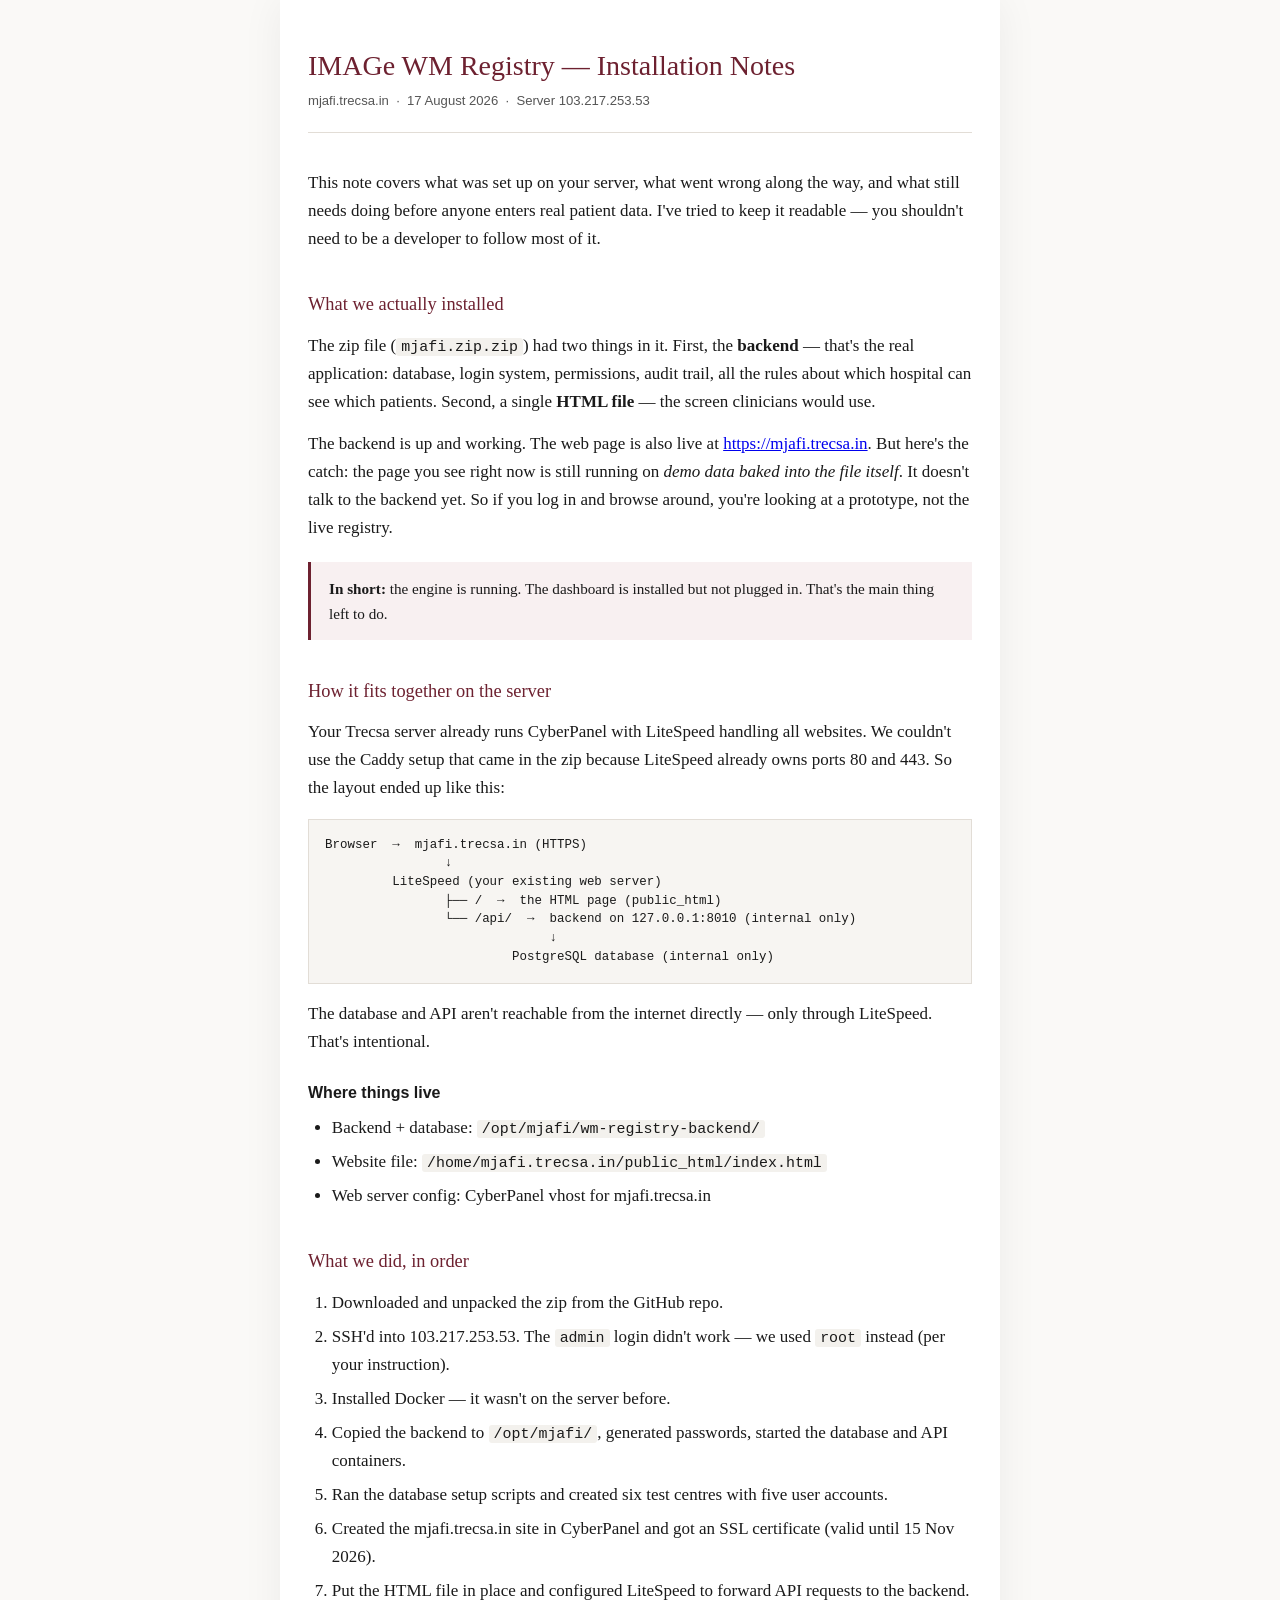
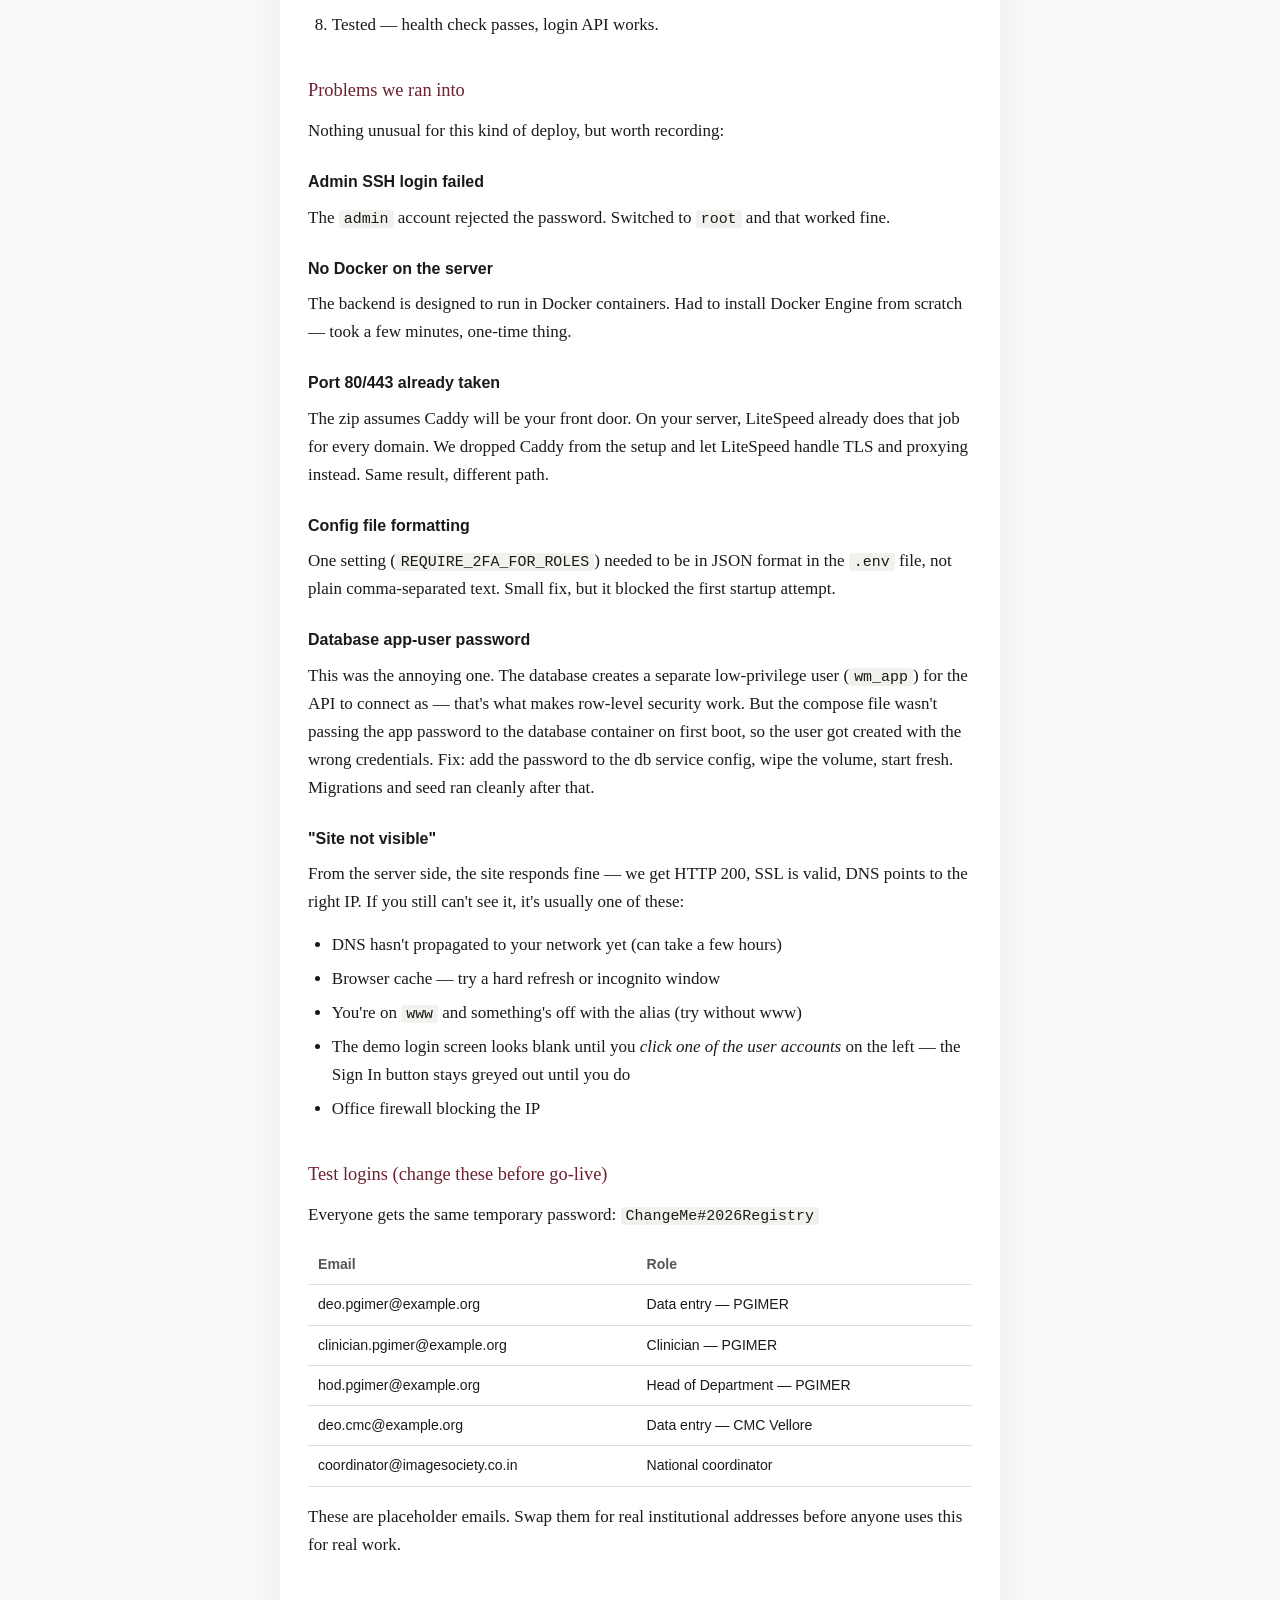
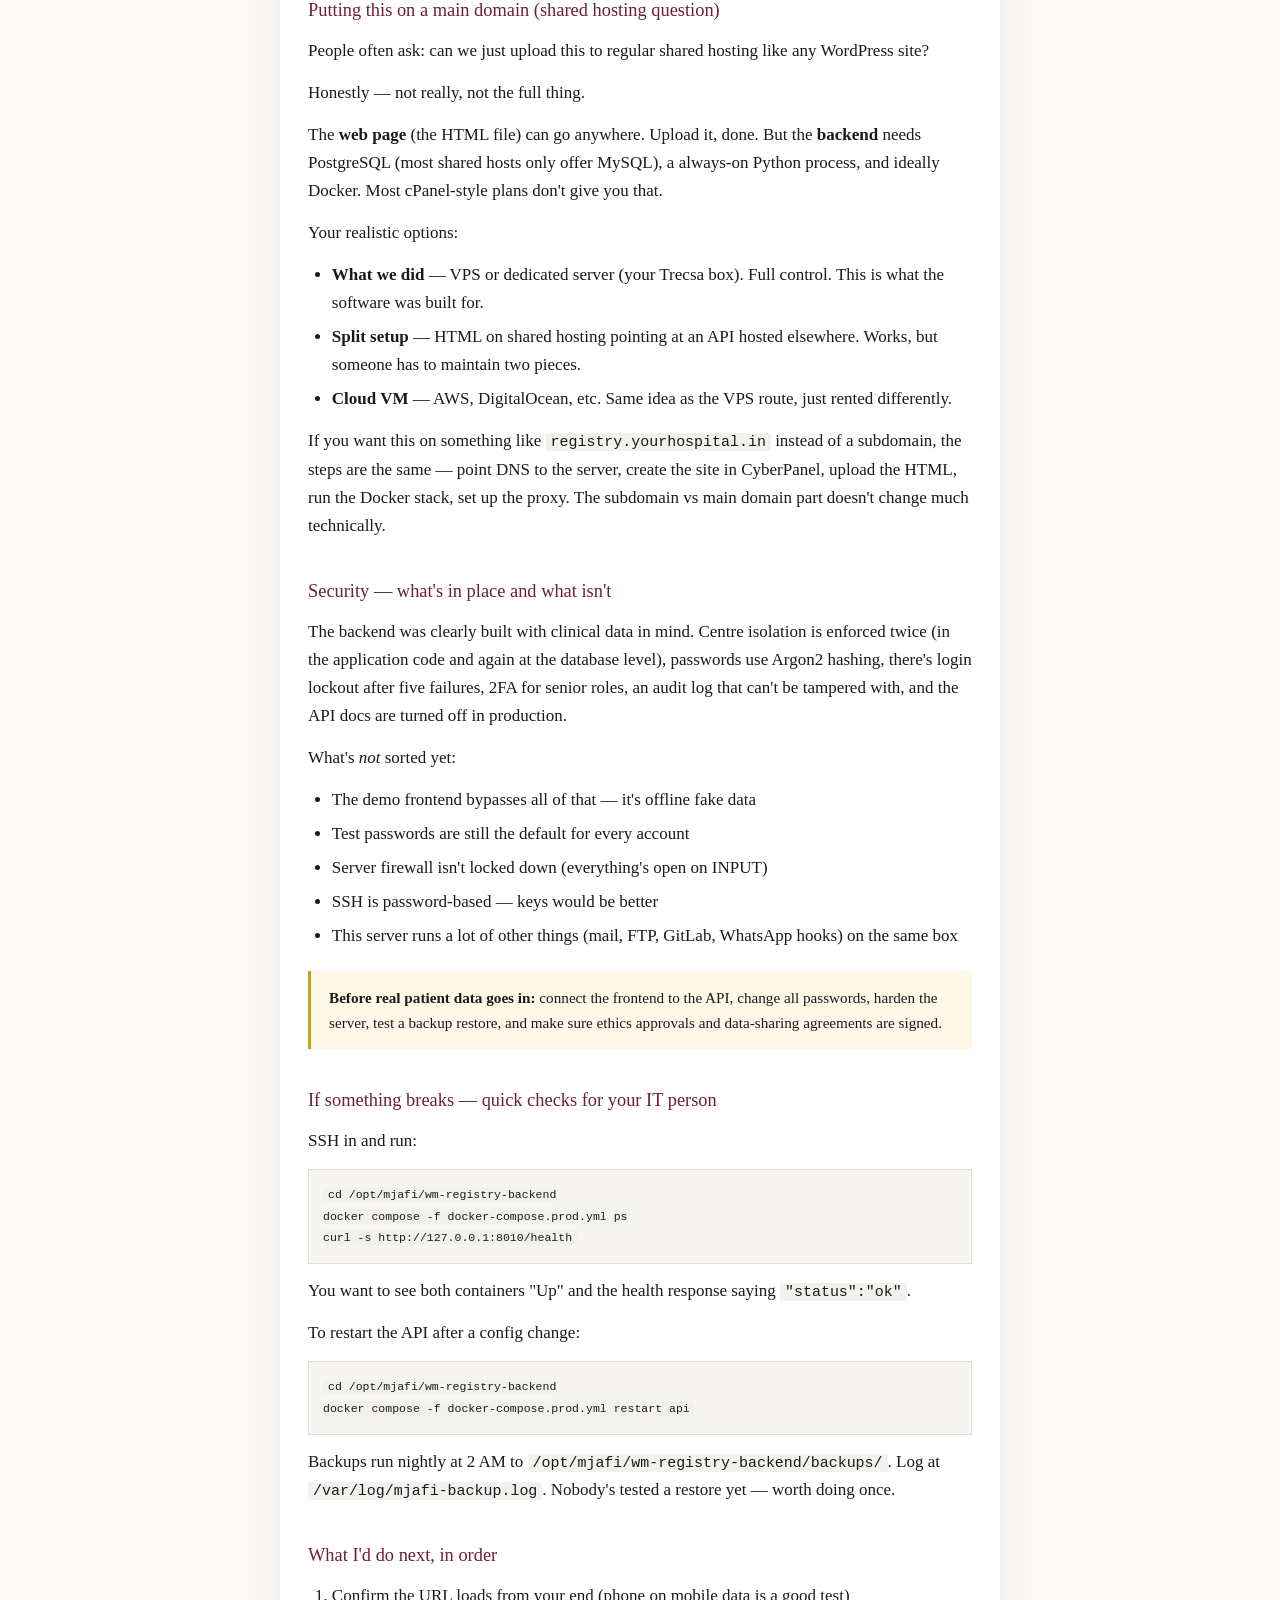
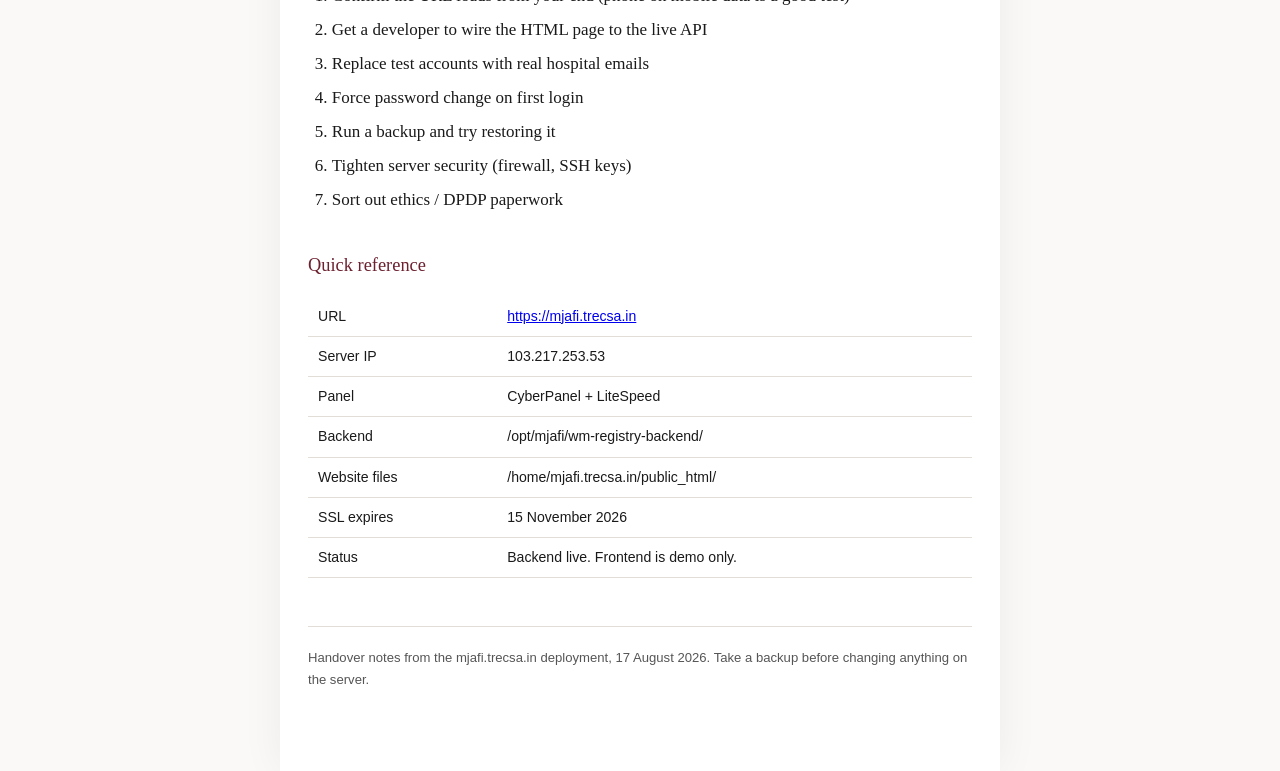
==== mjafi-installation-guide.html @ 451d3ca8 "Add human-readable HTML installation guide for mjafi.trecsa.in Co-authored-by: Rewarth Govindwar <re" ====
<!DOCTYPE html>
<html lang="en">
<head>
<meta charset="utf-8">
<meta name="viewport" content="width=device-width, initial-scale=1">
<title>IMAGe WM Registry — Installation Notes (mjafi.trecsa.in)</title>
<style>
  :root {
    --ink: #1a1a1a;
    --muted: #555;
    --accent: #6d2130;
    --accent-light: #f8f0f1;
    --border: #e2ddd6;
    --bg: #faf9f7;
  }
  * { box-sizing: border-box; }
  body {
    font-family: Georgia, "Times New Roman", serif;
    font-size: 17px;
    line-height: 1.65;
    color: var(--ink);
    background: var(--bg);
    margin: 0;
    padding: 0;
  }
  .wrap {
    max-width: 720px;
    margin: 0 auto;
    padding: 48px 28px 80px;
    background: #fff;
    min-height: 100vh;
    box-shadow: 0 0 40px rgba(0,0,0,.06);
  }
  h1 {
    font-size: 1.75rem;
    font-weight: normal;
    line-height: 1.3;
    margin: 0 0 6px;
    color: var(--accent);
  }
  .meta {
    font-family: -apple-system, BlinkMacSystemFont, "Segoe UI", sans-serif;
    font-size: 0.82rem;
    color: var(--muted);
    margin-bottom: 36px;
    padding-bottom: 20px;
    border-bottom: 1px solid var(--border);
  }
  h2 {
    font-size: 1.15rem;
    font-weight: normal;
    margin: 36px 0 12px;
    color: var(--accent);
  }
  h3 {
    font-size: 1rem;
    font-weight: bold;
    margin: 24px 0 8px;
    font-family: -apple-system, BlinkMacSystemFont, "Segoe UI", sans-serif;
  }
  p { margin: 0 0 14px; }
  ul, ol { margin: 0 0 14px; padding-left: 1.4em; }
  li { margin-bottom: 6px; }
  .callout {
    background: var(--accent-light);
    border-left: 3px solid var(--accent);
    padding: 14px 18px;
    margin: 20px 0;
    font-size: 0.95rem;
  }
  .warn {
    background: #fff8e6;
    border-left: 3px solid #c9a227;
    padding: 14px 18px;
    margin: 20px 0;
    font-size: 0.95rem;
  }
  code, .mono {
    font-family: "SF Mono", Consolas, monospace;
    font-size: 0.88em;
    background: #f3f1ed;
    padding: 1px 5px;
    border-radius: 3px;
  }
  table {
    width: 100%;
    border-collapse: collapse;
    font-family: -apple-system, BlinkMacSystemFont, "Segoe UI", sans-serif;
    font-size: 0.88rem;
    margin: 16px 0;
  }
  th, td {
    text-align: left;
    padding: 8px 10px;
    border-bottom: 1px solid var(--border);
    vertical-align: top;
  }
  th { font-weight: 600; color: var(--muted); }
  .diagram {
    font-family: "SF Mono", Consolas, monospace;
    font-size: 0.78rem;
    background: #f7f5f2;
    padding: 16px;
    margin: 16px 0;
    line-height: 1.5;
    overflow-x: auto;
    white-space: pre;
    border: 1px solid var(--border);
  }
  .footer {
    margin-top: 48px;
    padding-top: 20px;
    border-top: 1px solid var(--border);
    font-size: 0.82rem;
    color: var(--muted);
    font-family: -apple-system, BlinkMacSystemFont, "Segoe UI", sans-serif;
  }
  @media print {
    body { background: #fff; }
    .wrap { box-shadow: none; padding: 20px; }
  }
</style>
</head>
<body>
<div class="wrap">

<h1>IMAGe WM Registry — Installation Notes</h1>
<p class="meta">
  mjafi.trecsa.in &nbsp;·&nbsp; 17 August 2026 &nbsp;·&nbsp; Server 103.217.253.53
</p>

<p>
  This note covers what was set up on your server, what went wrong along the way,
  and what still needs doing before anyone enters real patient data. I've tried to
  keep it readable — you shouldn't need to be a developer to follow most of it.
</p>

<h2>What we actually installed</h2>

<p>
  The zip file (<code>mjafi.zip.zip</code>) had two things in it. First, the
  <strong>backend</strong> — that's the real application: database, login system,
  permissions, audit trail, all the rules about which hospital can see which patients.
  Second, a single <strong>HTML file</strong> — the screen clinicians would use.
</p>

<p>
  The backend is up and working. The web page is also live at
  <a href="https://mjafi.trecsa.in">https://mjafi.trecsa.in</a>. But here's the
  catch: the page you see right now is still running on <em>demo data baked into
  the file itself</em>. It doesn't talk to the backend yet. So if you log in and
  browse around, you're looking at a prototype, not the live registry.
</p>

<div class="callout">
  <strong>In short:</strong> the engine is running. The dashboard is installed
  but not plugged in. That's the main thing left to do.
</div>

<h2>How it fits together on the server</h2>

<p>Your Trecsa server already runs CyberPanel with LiteSpeed handling all websites.
We couldn't use the Caddy setup that came in the zip because LiteSpeed already owns
ports 80 and 443. So the layout ended up like this:</p>

<div class="diagram">Browser  →  mjafi.trecsa.in (HTTPS)
                ↓
         LiteSpeed (your existing web server)
                ├── /  →  the HTML page (public_html)
                └── /api/  →  backend on 127.0.0.1:8010 (internal only)
                              ↓
                         PostgreSQL database (internal only)</div>

<p>
  The database and API aren't reachable from the internet directly — only through
  LiteSpeed. That's intentional.
</p>

<h3>Where things live</h3>
<ul>
  <li>Backend + database: <code>/opt/mjafi/wm-registry-backend/</code></li>
  <li>Website file: <code>/home/mjafi.trecsa.in/public_html/index.html</code></li>
  <li>Web server config: CyberPanel vhost for mjafi.trecsa.in</li>
</ul>

<h2>What we did, in order</h2>

<ol>
  <li>Downloaded and unpacked the zip from the GitHub repo.</li>
  <li>SSH'd into 103.217.253.53. The <code>admin</code> login didn't work — we used <code>root</code> instead (per your instruction).</li>
  <li>Installed Docker — it wasn't on the server before.</li>
  <li>Copied the backend to <code>/opt/mjafi/</code>, generated passwords, started the database and API containers.</li>
  <li>Ran the database setup scripts and created six test centres with five user accounts.</li>
  <li>Created the mjafi.trecsa.in site in CyberPanel and got an SSL certificate (valid until 15 Nov 2026).</li>
  <li>Put the HTML file in place and configured LiteSpeed to forward API requests to the backend.</li>
  <li>Tested — health check passes, login API works.</li>
</ol>

<h2>Problems we ran into</h2>

<p>Nothing unusual for this kind of deploy, but worth recording:</p>

<h3>Admin SSH login failed</h3>
<p>The <code>admin</code> account rejected the password. Switched to <code>root</code> and that worked fine.</p>

<h3>No Docker on the server</h3>
<p>The backend is designed to run in Docker containers. Had to install Docker Engine from scratch — took a few minutes, one-time thing.</p>

<h3>Port 80/443 already taken</h3>
<p>The zip assumes Caddy will be your front door. On your server, LiteSpeed already does that job for every domain. We dropped Caddy from the setup and let LiteSpeed handle TLS and proxying instead. Same result, different path.</p>

<h3>Config file formatting</h3>
<p>One setting (<code>REQUIRE_2FA_FOR_ROLES</code>) needed to be in JSON format in the <code>.env</code> file, not plain comma-separated text. Small fix, but it blocked the first startup attempt.</p>

<h3>Database app-user password</h3>
<p>This was the annoying one. The database creates a separate low-privilege user (<code>wm_app</code>) for the API to connect as — that's what makes row-level security work. But the compose file wasn't passing the app password to the database container on first boot, so the user got created with the wrong credentials. Fix: add the password to the db service config, wipe the volume, start fresh. Migrations and seed ran cleanly after that.</p>

<h3>"Site not visible"</h3>
<p>From the server side, the site responds fine — we get HTTP 200, SSL is valid, DNS points to the right IP. If you still can't see it, it's usually one of these:</p>
<ul>
  <li>DNS hasn't propagated to your network yet (can take a few hours)</li>
  <li>Browser cache — try a hard refresh or incognito window</li>
  <li>You're on <code>www</code> and something's off with the alias (try without www)</li>
  <li>The demo login screen looks blank until you <em>click one of the user accounts</em> on the left — the Sign In button stays greyed out until you do</li>
  <li>Office firewall blocking the IP</li>
</ul>

<h2>Test logins (change these before go-live)</h2>

<p>Everyone gets the same temporary password: <code>ChangeMe#2026Registry</code></p>

<table>
  <tr><th>Email</th><th>Role</th></tr>
  <tr><td>deo.pgimer@example.org</td><td>Data entry — PGIMER</td></tr>
  <tr><td>clinician.pgimer@example.org</td><td>Clinician — PGIMER</td></tr>
  <tr><td>hod.pgimer@example.org</td><td>Head of Department — PGIMER</td></tr>
  <tr><td>deo.cmc@example.org</td><td>Data entry — CMC Vellore</td></tr>
  <tr><td>coordinator@imagesociety.co.in</td><td>National coordinator</td></tr>
</table>

<p>These are placeholder emails. Swap them for real institutional addresses before anyone uses this for real work.</p>

<h2>Putting this on a main domain (shared hosting question)</h2>

<p>People often ask: can we just upload this to regular shared hosting like any WordPress site?</p>

<p>Honestly — not really, not the full thing.</p>

<p>The <strong>web page</strong> (the HTML file) can go anywhere. Upload it, done. But the <strong>backend</strong> needs PostgreSQL (most shared hosts only offer MySQL), a always-on Python process, and ideally Docker. Most cPanel-style plans don't give you that.</p>

<p>Your realistic options:</p>

<ul>
  <li><strong>What we did</strong> — VPS or dedicated server (your Trecsa box). Full control. This is what the software was built for.</li>
  <li><strong>Split setup</strong> — HTML on shared hosting pointing at an API hosted elsewhere. Works, but someone has to maintain two pieces.</li>
  <li><strong>Cloud VM</strong> — AWS, DigitalOcean, etc. Same idea as the VPS route, just rented differently.</li>
</ul>

<p>If you want this on something like <code>registry.yourhospital.in</code> instead of a subdomain, the steps are the same — point DNS to the server, create the site in CyberPanel, upload the HTML, run the Docker stack, set up the proxy. The subdomain vs main domain part doesn't change much technically.</p>

<h2>Security — what's in place and what isn't</h2>

<p>The backend was clearly built with clinical data in mind. Centre isolation is enforced twice (in the application code and again at the database level), passwords use Argon2 hashing, there's login lockout after five failures, 2FA for senior roles, an audit log that can't be tampered with, and the API docs are turned off in production.</p>

<p>What's <em>not</em> sorted yet:</p>

<ul>
  <li>The demo frontend bypasses all of that — it's offline fake data</li>
  <li>Test passwords are still the default for every account</li>
  <li>Server firewall isn't locked down (everything's open on INPUT)</li>
  <li>SSH is password-based — keys would be better</li>
  <li>This server runs a lot of other things (mail, FTP, GitLab, WhatsApp hooks) on the same box</li>
</ul>

<div class="warn">
  <strong>Before real patient data goes in:</strong> connect the frontend to the API,
  change all passwords, harden the server, test a backup restore, and make sure
  ethics approvals and data-sharing agreements are signed.
</div>

<h2>If something breaks — quick checks for your IT person</h2>

<p>SSH in and run:</p>

<pre style="background:#f7f5f2;padding:14px;font-size:0.82rem;overflow-x:auto;border:1px solid #e2ddd6;"><code>cd /opt/mjafi/wm-registry-backend
docker compose -f docker-compose.prod.yml ps
curl -s http://127.0.0.1:8010/health</code></pre>

<p>You want to see both containers "Up" and the health response saying <code>"status":"ok"</code>.</p>

<p>To restart the API after a config change:</p>

<pre style="background:#f7f5f2;padding:14px;font-size:0.82rem;overflow-x:auto;border:1px solid #e2ddd6;"><code>cd /opt/mjafi/wm-registry-backend
docker compose -f docker-compose.prod.yml restart api</code></pre>

<p>Backups run nightly at 2 AM to <code>/opt/mjafi/wm-registry-backend/backups/</code>. Log at <code>/var/log/mjafi-backup.log</code>. Nobody's tested a restore yet — worth doing once.</p>

<h2>What I'd do next, in order</h2>

<ol>
  <li>Confirm the URL loads from your end (phone on mobile data is a good test)</li>
  <li>Get a developer to wire the HTML page to the live API</li>
  <li>Replace test accounts with real hospital emails</li>
  <li>Force password change on first login</li>
  <li>Run a backup and try restoring it</li>
  <li>Tighten server security (firewall, SSH keys)</li>
  <li>Sort out ethics / DPDP paperwork</li>
</ol>

<h2>Quick reference</h2>

<table>
  <tr><td>URL</td><td><a href="https://mjafi.trecsa.in">https://mjafi.trecsa.in</a></td></tr>
  <tr><td>Server IP</td><td>103.217.253.53</td></tr>
  <tr><td>Panel</td><td>CyberPanel + LiteSpeed</td></tr>
  <tr><td>Backend</td><td>/opt/mjafi/wm-registry-backend/</td></tr>
  <tr><td>Website files</td><td>/home/mjafi.trecsa.in/public_html/</td></tr>
  <tr><td>SSL expires</td><td>15 November 2026</td></tr>
  <tr><td>Status</td><td>Backend live. Frontend is demo only.</td></tr>
</table>

<div class="footer">
  Handover notes from the mjafi.trecsa.in deployment, 17 August 2026.
  Take a backup before changing anything on the server.
</div>

</div>
</body>
</html>
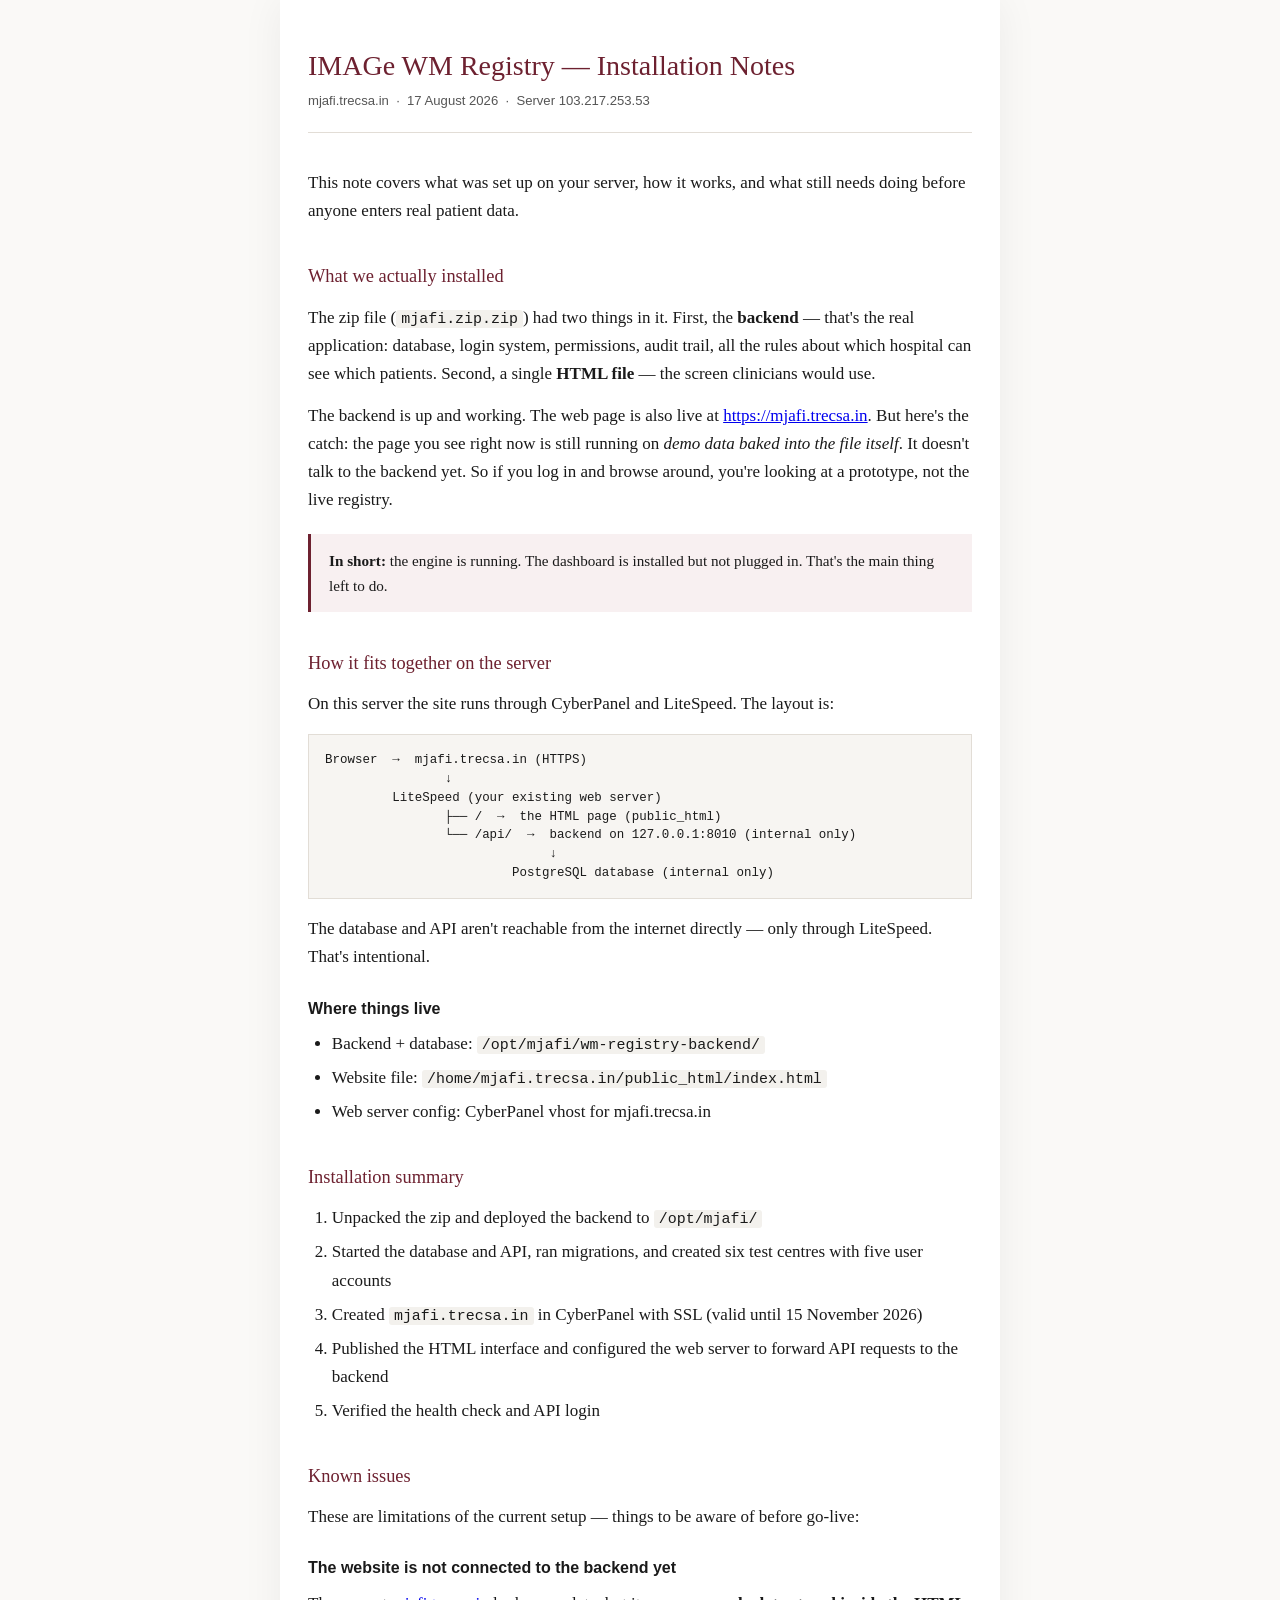
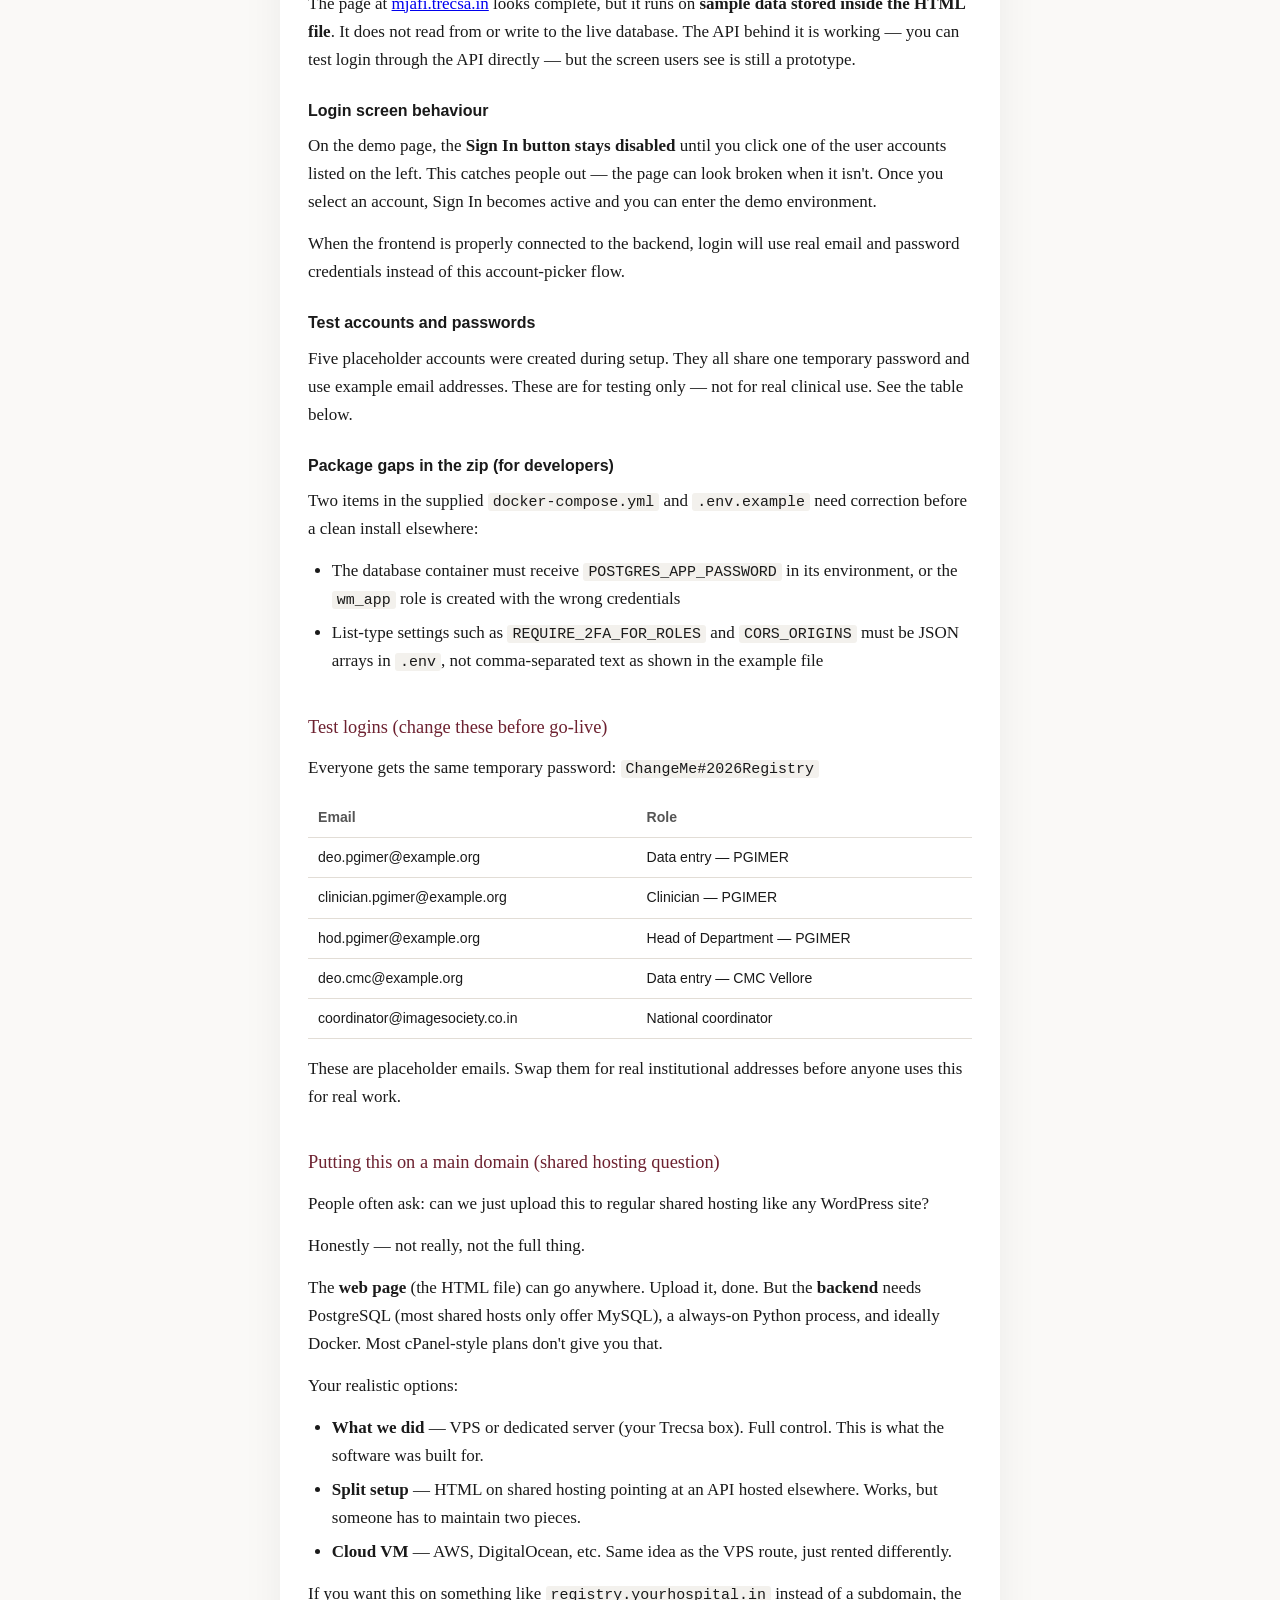
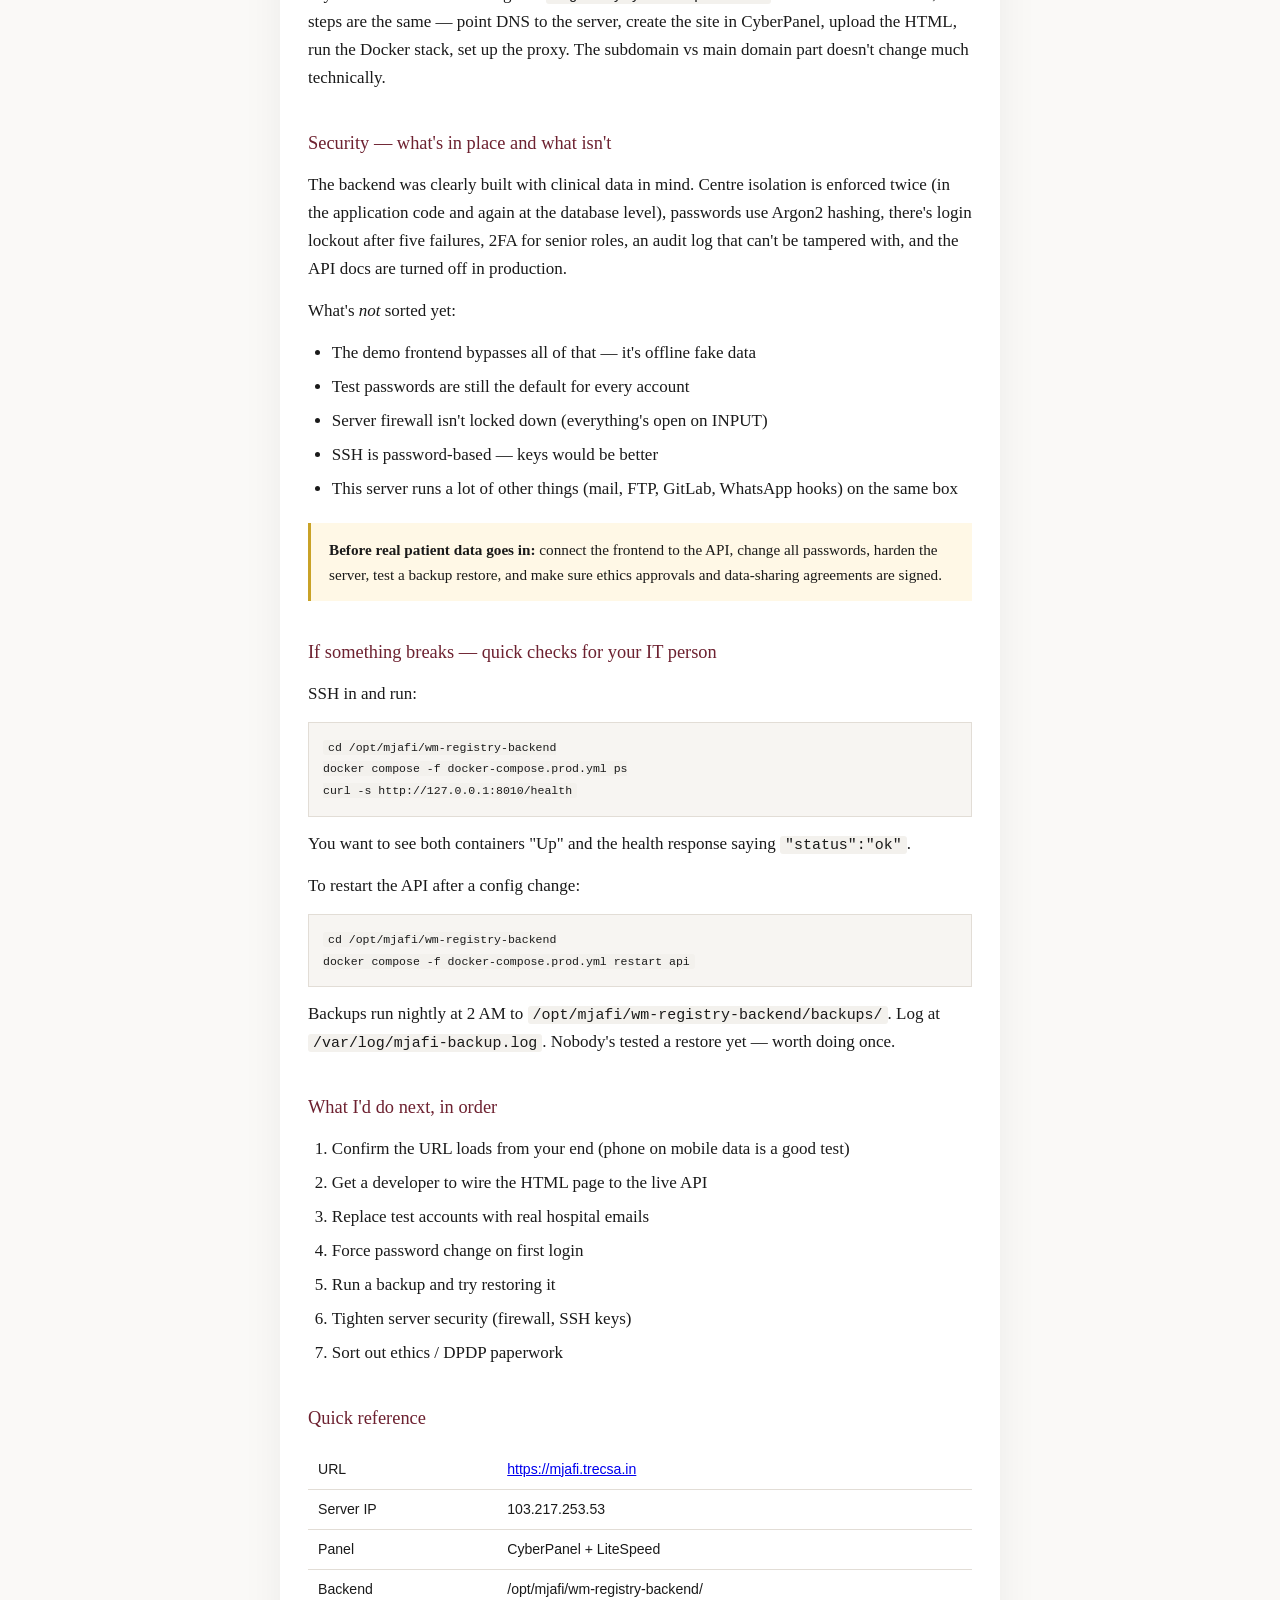
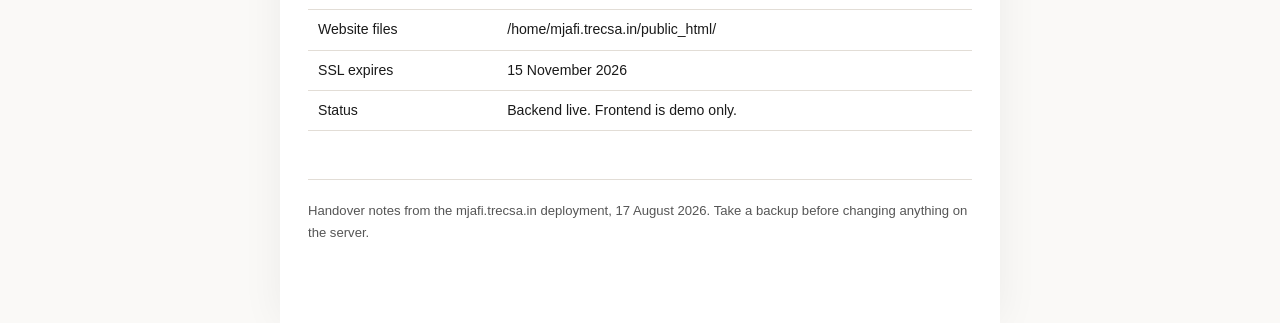
==== commit 4f0222a3: "Revise installation guide: remove deploy noise, keep real product issues Co-authored-by: Rewarth Gov" ====
--- a/mjafi-installation-guide.html
+++ b/mjafi-installation-guide.html
@@ -130,9 +130,8 @@
 </p>
 
 <p>
-  This note covers what was set up on your server, what went wrong along the way,
-  and what still needs doing before anyone enters real patient data. I've tried to
-  keep it readable — you shouldn't need to be a developer to follow most of it.
+  This note covers what was set up on your server, how it works, and what still
+  needs doing before anyone enters real patient data.
 </p>
 
 <h2>What we actually installed</h2>
@@ -159,9 +158,7 @@
 
 <h2>How it fits together on the server</h2>
 
-<p>Your Trecsa server already runs CyberPanel with LiteSpeed handling all websites.
-We couldn't use the Caddy setup that came in the zip because LiteSpeed already owns
-ports 80 and 443. So the layout ended up like this:</p>
+<p>On this server the site runs through CyberPanel and LiteSpeed. The layout is:</p>
 
 <div class="diagram">Browser  →  mjafi.trecsa.in (HTTPS)
                 ↓
@@ -183,46 +180,58 @@
   <li>Web server config: CyberPanel vhost for mjafi.trecsa.in</li>
 </ul>
 
-<h2>What we did, in order</h2>
+<h2>Installation summary</h2>
 
 <ol>
-  <li>Downloaded and unpacked the zip from the GitHub repo.</li>
-  <li>SSH'd into 103.217.253.53. The <code>admin</code> login didn't work — we used <code>root</code> instead (per your instruction).</li>
-  <li>Installed Docker — it wasn't on the server before.</li>
-  <li>Copied the backend to <code>/opt/mjafi/</code>, generated passwords, started the database and API containers.</li>
-  <li>Ran the database setup scripts and created six test centres with five user accounts.</li>
-  <li>Created the mjafi.trecsa.in site in CyberPanel and got an SSL certificate (valid until 15 Nov 2026).</li>
-  <li>Put the HTML file in place and configured LiteSpeed to forward API requests to the backend.</li>
-  <li>Tested — health check passes, login API works.</li>
+  <li>Unpacked the zip and deployed the backend to <code>/opt/mjafi/</code></li>
+  <li>Started the database and API, ran migrations, and created six test centres with five user accounts</li>
+  <li>Created <code>mjafi.trecsa.in</code> in CyberPanel with SSL (valid until 15 November 2026)</li>
+  <li>Published the HTML interface and configured the web server to forward API requests to the backend</li>
+  <li>Verified the health check and API login</li>
 </ol>
 
-<h2>Problems we ran into</h2>
-
-<p>Nothing unusual for this kind of deploy, but worth recording:</p>
-
-<h3>Admin SSH login failed</h3>
-<p>The <code>admin</code> account rejected the password. Switched to <code>root</code> and that worked fine.</p>
-
-<h3>No Docker on the server</h3>
-<p>The backend is designed to run in Docker containers. Had to install Docker Engine from scratch — took a few minutes, one-time thing.</p>
-
-<h3>Port 80/443 already taken</h3>
-<p>The zip assumes Caddy will be your front door. On your server, LiteSpeed already does that job for every domain. We dropped Caddy from the setup and let LiteSpeed handle TLS and proxying instead. Same result, different path.</p>
-
-<h3>Config file formatting</h3>
-<p>One setting (<code>REQUIRE_2FA_FOR_ROLES</code>) needed to be in JSON format in the <code>.env</code> file, not plain comma-separated text. Small fix, but it blocked the first startup attempt.</p>
-
-<h3>Database app-user password</h3>
-<p>This was the annoying one. The database creates a separate low-privilege user (<code>wm_app</code>) for the API to connect as — that's what makes row-level security work. But the compose file wasn't passing the app password to the database container on first boot, so the user got created with the wrong credentials. Fix: add the password to the db service config, wipe the volume, start fresh. Migrations and seed ran cleanly after that.</p>
-
-<h3>"Site not visible"</h3>
-<p>From the server side, the site responds fine — we get HTTP 200, SSL is valid, DNS points to the right IP. If you still can't see it, it's usually one of these:</p>
+<h2>Known issues</h2>
+
+<p>These are limitations of the current setup — things to be aware of before go-live:</p>
+
+<h3>The website is not connected to the backend yet</h3>
+<p>
+  The page at <a href="https://mjafi.trecsa.in">mjafi.trecsa.in</a> looks complete, but it
+  runs on <strong>sample data stored inside the HTML file</strong>. It does not read from or
+  write to the live database. The API behind it is working — you can test login through
+  the API directly — but the screen users see is still a prototype.
+</p>
+
+<h3>Login screen behaviour</h3>
+<p>
+  On the demo page, the <strong>Sign In button stays disabled</strong> until you click one
+  of the user accounts listed on the left. This catches people out — the page can look
+  broken when it isn't. Once you select an account, Sign In becomes active and you can
+  enter the demo environment.
+</p>
+<p>
+  When the frontend is properly connected to the backend, login will use real email and
+  password credentials instead of this account-picker flow.
+</p>
+
+<h3>Test accounts and passwords</h3>
+<p>
+  Five placeholder accounts were created during setup. They all share one temporary
+  password and use example email addresses. These are for testing only — not for real
+  clinical use. See the table below.
+</p>
+
+<h3>Package gaps in the zip (for developers)</h3>
+<p>
+  Two items in the supplied <code>docker-compose.yml</code> and <code>.env.example</code>
+  need correction before a clean install elsewhere:
+</p>
 <ul>
-  <li>DNS hasn't propagated to your network yet (can take a few hours)</li>
-  <li>Browser cache — try a hard refresh or incognito window</li>
-  <li>You're on <code>www</code> and something's off with the alias (try without www)</li>
-  <li>The demo login screen looks blank until you <em>click one of the user accounts</em> on the left — the Sign In button stays greyed out until you do</li>
-  <li>Office firewall blocking the IP</li>
+  <li>The database container must receive <code>POSTGRES_APP_PASSWORD</code> in its
+      environment, or the <code>wm_app</code> role is created with the wrong credentials</li>
+  <li>List-type settings such as <code>REQUIRE_2FA_FOR_ROLES</code> and
+      <code>CORS_ORIGINS</code> must be JSON arrays in <code>.env</code>, not
+      comma-separated text as shown in the example file</li>
 </ul>
 
 <h2>Test logins (change these before go-live)</h2>
